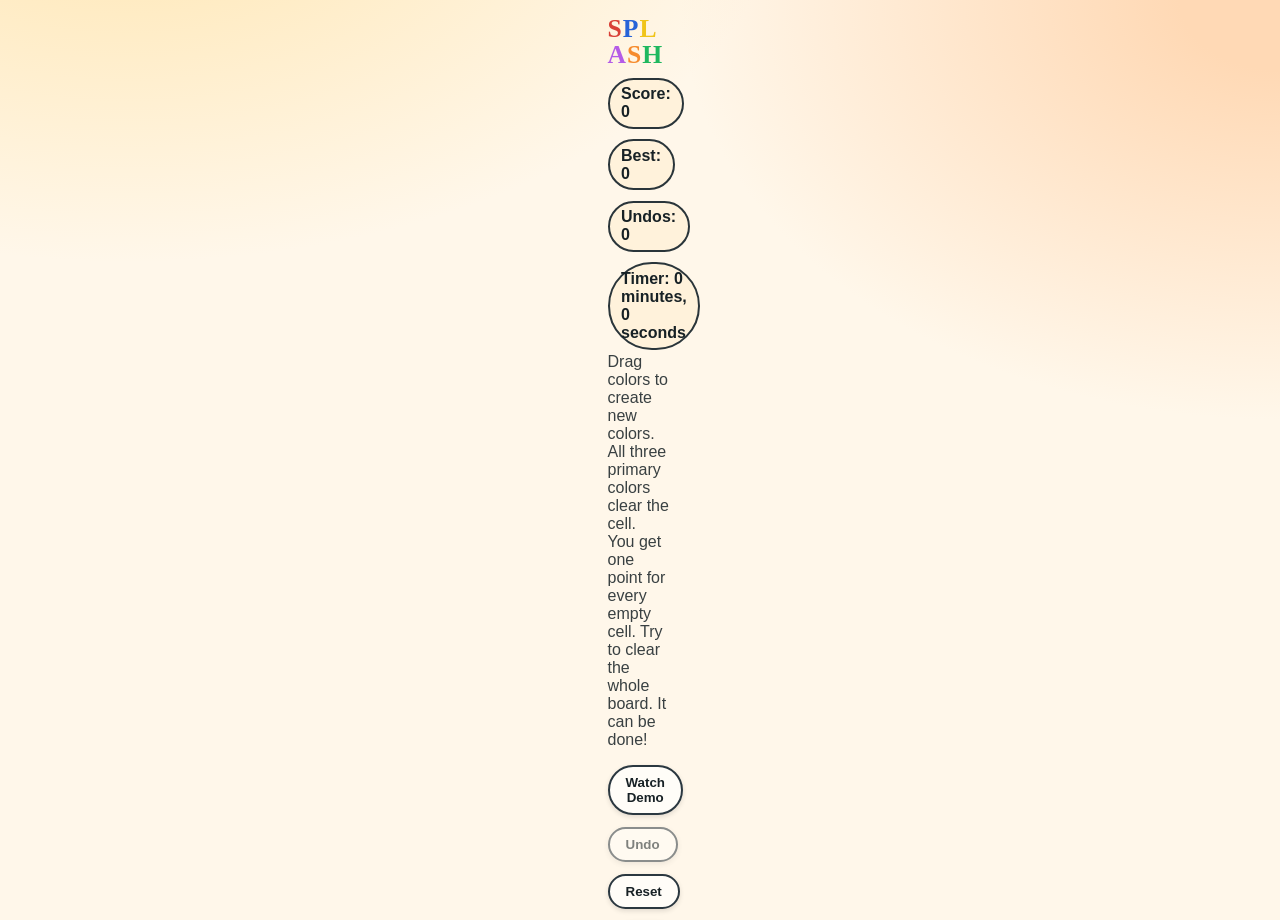
==== index.html @ dd208a29 "Add Auto Play options and continuous search without animation" ====
<!doctype html>
<html lang="en">
  <head>
    <meta charset="UTF-8" />
    <meta name="viewport" content="width=device-width, initial-scale=1.0" />
    <title>Splash</title>
    <link rel="stylesheet" href="styles.css?v=c0c2808d722c" />
  </head>
  <body>
    <main class="app">
      <section id="landing-screen" class="screen landing-screen">
        <header class="topbar landing-topbar">
          <div class="title-block">
            <h1 class="splash-word" aria-label="SPLASH" style='font-family: "Comic Sans MS", "Comic Sans", cursive;'>
              <span class="splash-letter" style="color: #d94037;">S</span><span class="splash-letter" style="color: #2763d8;">P</span><span class="splash-letter" style="color: #f0c419;">L</span><span class="splash-letter" style="color: #b45be7;">A</span><span class="splash-letter" style="color: #f68b2d;">S</span><span class="splash-letter" style="color: #1fb85f;">H</span>
            </h1>
            <p class="subtitle">Drag colors to create new colors. All three primary colors clear the cell.<br />You get one point for every empty cell. Try to clear the whole board. It can be done!</p>
          </div>
          <div class="hero-actions landing-actions">
            <button id="landing-demo-btn" type="button">Watch Demo</button>
          </div>
        </header>

        <section class="board-wrap" aria-label="Colors board preview">
          <svg id="landing-board" role="img" aria-label="Hex board preview"></svg>
        </section>
      </section>

      <section id="instructions-screen" class="screen instructions-screen hidden">
        <div class="panel instructions-panel">
          <h2>How Colors Works</h2>
          <p>Move a tile from one blob onto a tile in a linked, mixable blob to score and transform the board.</p>
          <ul>
            <li>Primary colors are red, blue, and yellow.</li>
            <li>Mixing two different neighboring primary tiles creates a mixed color.</li>
            <li>White tiles add to the score and can never be landed on.</li>
            <li>Legal moves start in one blob and land on a tile in an edge-linked, mixable blob.</li>
          </ul>
          <div class="hero-actions">
            <button id="instructions-demo-btn" type="button">Watch Demo</button>
            <button id="instructions-exit-btn" type="button">Exit</button>
          </div>
        </div>
      </section>

      <section id="game-screen" class="screen game-screen hidden">
        <div class="game-shell">
          <header class="topbar">
            <div class="title-block">
              <div class="title-row">
                <h2 class="splash-word" aria-label="SPLASH" style='font-family: "Comic Sans MS", "Comic Sans", cursive;'>
                  <span class="splash-letter" style="color: #d94037;">S</span><span class="splash-letter" style="color: #2763d8;">P</span><span class="splash-letter" style="color: #f0c419;">L</span><span class="splash-letter" style="color: #b45be7;">A</span><span class="splash-letter" style="color: #f68b2d;">S</span><span class="splash-letter" style="color: #1fb85f;">H</span>
                </h2>
                <p class="demo-word" aria-label="DEMO" style='font-family: "Comic Sans MS", "Comic Sans", cursive;'>
                  <span class="splash-letter" style="color: #d94037;">D</span><span class="splash-letter" style="color: #2763d8;">E</span><span class="splash-letter" style="color: #f0c419;">M</span><span class="splash-letter" style="color: #b45be7;">O</span>
                </p>
                <p class="score-pill">Score: <span id="score-value">0</span></p>
                <p class="score-pill">Best: <span id="best-score-value">0</span></p>
                <p class="score-pill">Undos: <span id="undo-count-value">0</span></p>
                <p class="score-pill">Timer: <span id="board-timer-value">0 minutes, 0 seconds</span></p>
              </div>
              <p id="game-subtitle" class="subtitle">Drag colors to create new colors. All three primary colors clear the cell.<br />You get one point for every empty cell. Try to clear the whole board. It can be done!</p>
            </div>
            <div class="topbar-actions">
              <section
                id="move-error-modal"
                class="move-error hidden"
                role="dialog"
                aria-modal="false"
                aria-live="polite"
                aria-label="Move message"
              >
                <p id="move-error-text" class="move-error-text"></p>
                <div class="move-error-actions">
                  <button id="demo-back-btn" class="hidden" type="button">Back</button>
                  <button id="demo-exit-btn" class="hidden" type="button">Exit</button>
                  <button id="demo-show-btn" class="hidden" type="button">Show me</button>
                  <button id="move-error-ok-btn" type="button">OK</button>
                </div>
              </section>
            </div>
          </header>

          <section class="controls" aria-label="Game controls">
            <button id="play-demo-btn" type="button">Watch Demo</button>
            <button id="analysis-btn" class="hidden" type="button">Analysis</button>
            <button id="undo-btn" type="button">Undo</button>
            <button id="reset-btn" type="button">Reset</button>
            <button id="new-board-btn" type="button">New Board</button>
            <button id="saved-timeouts-btn" class="hidden" type="button">Timed-out boards</button>
            <button id="auto-play-btn" class="hidden" type="button">Auto Play</button>
            <button id="clear-board-btn" class="hidden" type="button">Clear Board</button>
            <p id="analysis-mix-feedback" class="analysis-mix-feedback hidden" role="status" aria-live="polite"></p>
          </section>
          <section id="auto-play-session" class="auto-play-session hidden" aria-label="Auto Play session">
            <p id="auto-play-status" role="status" aria-live="polite"></p>
            <div class="auto-play-stats">
              <span>Session: <span id="auto-play-elapsed">0 minutes, 0 seconds</span></span>
              <span>Solved: <span id="auto-play-solved">0</span></span>
              <span>Proved unsolvable: <span id="auto-play-unsolvable">0</span></span>
              <span>Timed out: <span id="auto-play-unknown">0</span></span>
            </div>
          </section>
          <p id="no-moves-notice" class="no-moves-notice hidden" role="status" aria-live="polite">
            There are no legal moves left!
          </p>

          <div class="board-layout">
            <aside id="analysis-palette" class="analysis-palette hidden" aria-label="Analysis palette">
              <button class="analysis-swatch red" data-color="red" type="button" aria-label="Place red tile">
                <span class="analysis-swatch-count">0</span>
              </button>
              <button class="analysis-swatch blue" data-color="blue" type="button" aria-label="Place blue tile">
                <span class="analysis-swatch-count">0</span>
              </button>
              <button class="analysis-swatch yellow" data-color="yellow" type="button" aria-label="Place yellow tile">
                <span class="analysis-swatch-count">0</span>
              </button>
              <button class="analysis-swatch white" data-color="white" type="button" aria-label="Erase tile">
                <span class="analysis-swatch-count">0</span>
              </button>
            </aside>

            <section class="board-wrap" aria-label="Colors board">
              <p id="analysis-board-status" class="analysis-board-status hidden" aria-live="polite">
                <span id="analysis-connectivity-status">Disconnected</span>
                <span id="analysis-balance-status">Balanced</span>
              </p>
              <svg id="board" role="img" aria-label="Hex board"></svg>
            </section>

            <section id="analysis-graph-wrap" class="analysis-graph-wrap hidden" aria-label="Blob graph">
              <p id="analysis-cluster-count" class="analysis-cluster-count" aria-live="polite">Compact clusters: 0 · Linear clusters: 0</p>
              <svg id="analysis-graph" role="img" aria-label="Blob graph"></svg>
            </section>
          </div>
        </div>
      </section>
    </main>

    <dialog id="auto-play-options" aria-labelledby="auto-play-options-title">
      <h2 id="auto-play-options-title">Auto Play</h2>
      <label><input id="auto-play-animation" type="checkbox" checked> Animate moves</label>
      <p>Turn animation off to search continuously, count results, and save timed-out boards.</p>
      <div class="saved-timeout-actions"><button id="auto-play-start" type="button">Start Auto Play</button></div>
      <form method="dialog"><button type="submit">Cancel</button></form>
    </dialog>
    <dialog id="saved-timeouts-dialog" aria-labelledby="saved-timeouts-title">
      <h2 id="saved-timeouts-title">Timed-out boards</h2>
      <p>Select a board, then choose Play this board to try solving it yourself. Playing one stops Auto Play. Clear this board removes it from this list.</p>
      <p id="saved-timeouts-storage" role="status"></p>
      <div id="saved-timeouts-list"></div>
      <div class="saved-timeout-actions">
        <button id="saved-timeout-play" type="button" disabled>Play this board</button>
        <button id="saved-timeout-clear" type="button" disabled>Clear this board</button>
      </div>
      <form method="dialog"><button type="submit">Close</button></form>
    </dialog>
    <script src="search.js?v=25c01da7fb5c"></script>
    <script src="app.js?v=4acbe1510cc4"></script>
  </body>
</html>
---- styles.css ----
:root {
  --bg: #fff7ea;
  --ink: #172125;
  --card: #fffdf8;
  --line: #2b3840;
  --shadow: rgba(0, 0, 0, 0.12);
  --board-render-width: min(80vw, 690px, calc((100vh - 300px) * 1.14));
  --game-board-render-width: var(--board-render-width);
  --board-shell-width: calc(var(--game-board-render-width) + 1rem + 4px);

  --red: #d94037;
  --blue: #2763d8;
  --yellow: #f0c419;
  --purple: #b45be7;
  --green: #1fb85f;
  --orange: #f68b2d;
  --white: #ffffff;
}

* {
  box-sizing: border-box;
}

html,
body {
  margin: 0;
  min-height: 100%;
}

body {
  font-family: "Trebuchet MS", "Segoe UI", sans-serif;
  background:
    radial-gradient(1200px 700px at 10% -10%, #ffe9bb 10%, transparent 55%),
    radial-gradient(1000px 700px at 100% 0%, #ffd9b5 10%, transparent 60%),
    var(--bg);
  color: var(--ink);
}

.app {
  max-width: 1000px;
  margin: 0 auto;
  padding: 1rem 1rem 2rem;
}

.app:has(.game-screen.analysis-mode:not(.hidden)) {
  max-width: none;
}

.hidden {
  display: none !important;
}

.screen.hidden {
  display: none;
}

.panel {
  background: linear-gradient(160deg, #fffaf0, #fff5e8);
  border: 2px solid #2a353a;
  border-radius: 18px;
  padding: 1.1rem 1.1rem 1.2rem;
  box-shadow: 0 8px 24px var(--shadow);
}

.landing-screen h1,
.instructions-panel h2 {
  margin: 0;
  font-size: clamp(1.6rem, 2.2vw, 2.2rem);
  letter-spacing: 0.04em;
}

.hero-copy {
  margin: 0.55rem 0 0;
  max-width: 48ch;
  line-height: 1.45;
}

.instructions-panel p {
  margin: 0.6rem 0 0;
  line-height: 1.4;
}

.instructions-panel ul {
  margin: 0.6rem 0 0;
  padding-left: 1.1rem;
  line-height: 1.4;
}

.hero-actions {
  display: flex;
  flex-wrap: wrap;
  gap: 0.7rem;
  margin-top: 0.95rem;
}

.landing-screen {
  display: flex;
  flex-direction: column;
  gap: 0.85rem;
}

.landing-topbar {
  align-items: center;
}

.landing-actions {
  margin-top: 0;
  justify-content: flex-end;
}

.topbar {
  display: flex;
  align-items: flex-start;
  justify-content: space-between;
  gap: 1rem;
}

.game-screen {
  text-align: left;
}

.game-screen:not(.analysis-mode):not(.demo-mode) .topbar {
  display: block;
  position: relative;
}

.game-screen:not(.analysis-mode):not(.demo-mode) .topbar-actions {
  position: absolute;
  top: 0;
  right: 0;
}

.game-screen:not(.analysis-mode):not(.demo-mode) .title-block {
  width: var(--board-shell-width);
  max-width: 100%;
}

.game-shell {
  width: var(--board-shell-width);
  max-width: 100%;
  margin: 0 auto;
}

.title-block {
  min-width: 0;
  flex: 1 1 auto;
}

.title-row {
  display: flex;
  align-items: center;
  gap: 0.65rem;
  flex-wrap: wrap;
}

.title-block h2 {
  margin: 0;
  font-size: clamp(1.45rem, 2vw, 2rem);
  letter-spacing: 0.04em;
}

.title-block .splash-word {
  font-family: "Comic Sans MS", "Comic Sans", cursive;
  font-weight: 700;
  line-height: 1;
}

.title-block .splash-letter {
  display: inline-block;
}

.demo-word {
  display: none;
  margin: 0.08rem 0 0;
  font-size: clamp(1rem, 1.35vw, 1.32rem);
  font-weight: 700;
  line-height: 1;
  letter-spacing: 0.04em;
}

.game-screen.demo-mode .demo-word {
  display: block;
}

.title-block .splash-letter:nth-child(1) { color: var(--red); }
.title-block .splash-letter:nth-child(2) { color: var(--blue); }
.title-block .splash-letter:nth-child(3) { color: var(--yellow); }
.title-block .splash-letter:nth-child(4) { color: var(--purple); }
.title-block .splash-letter:nth-child(5) { color: var(--orange); }
.title-block .splash-letter:nth-child(6) { color: var(--green); }

.subtitle {
  margin: 0.2rem 0 0;
  opacity: 0.85;
}

.game-screen .subtitle {
  width: var(--board-shell-width);
  max-width: 100%;
}

.score-pill {
  margin: 0;
  width: fit-content;
  padding: 0.35rem 0.72rem;
  border: 2px solid #2a353a;
  border-radius: 999px;
  background: #fff2db;
  font-weight: 700;
}

.topbar-actions {
  flex: 0 1 430px;
  display: flex;
  flex-direction: column;
  align-items: flex-end;
  gap: 0.5rem;
  max-width: 430px;
}

.game-screen.analysis-mode .topbar {
  align-items: stretch;
}

.game-screen.analysis-mode {
  --board-render-width: min(760px, calc((100vh - 190px) * 1.14));
}

.game-screen.analysis-mode .game-shell {
  width: min(calc(100vw - 2rem), calc(var(--board-shell-width) * 2 + 94px));
  max-width: none;
}

.game-screen.analysis-mode .board-layout {
  display: grid;
  grid-template-columns: auto var(--board-shell-width) var(--board-shell-width);
  align-items: start;
  justify-content: space-between;
  gap: 0.35rem;
  width: 100%;
}

.game-screen.analysis-mode #analysis-graph {
  width: 100%;
  max-width: 100%;
}

.game-screen.analysis-mode .analysis-graph-wrap {
  width: var(--board-shell-width);
}

.game-screen.analysis-mode .topbar-actions {
  display: none;
}

.game-screen.analysis-mode .title-block {
  flex: 1 1 100%;
}

.game-screen.analysis-mode .subtitle {
  max-width: none;
}

.game-screen.analysis-mode .score-pill {
  display: none;
}

.move-error {
  border: 2px solid #9f2d28;
  border-radius: 12px;
  background: #fff2ee;
  padding: 0.6rem 0.75rem;
  box-shadow: 0 3px 10px var(--shadow);
  width: min(430px, 100%);
}

.move-error.hidden {
  display: none;
}

.move-error-text {
  margin: 0 0 0.45rem;
  font-size: 0.94rem;
  line-height: 1.35;
}

.move-error-actions {
  display: grid;
  grid-template-columns: 1fr auto auto 1fr;
  align-items: center;
  gap: 0.55rem;
  width: 100%;
}

#demo-back-btn {
  justify-self: start;
}

#demo-exit-btn {
  justify-self: center;
  grid-column: 2;
}

#demo-show-btn {
  justify-self: center;
  grid-column: 3;
  transform: translateX(15px);
}

#move-error-ok-btn {
  justify-self: end;
  grid-column: 4;
}

.move-error button {
  border-color: #7d2622;
  padding: 0.35rem 0.9rem;
}


.controls {
  display: flex;
  gap: 0.75rem;
  margin: 1rem 0 0.8rem;
  flex-wrap: wrap;
}

.controls #analysis-btn.active {
  background: #ffe2b6;
}

.analysis-mix-feedback {
  margin: 0;
  align-self: center;
  color: #8d2a22;
  font-size: 0.95rem;
  font-weight: 700;
  line-height: 1.25;
}

.no-moves-notice {
  margin: 0.1rem 0 0.75rem;
  color: #c32020;
  font-size: 20px;
  font-weight: 700;
  line-height: 1.2;
  text-align: center;
}

.board-layout {
  display: flex;
  align-items: flex-start;
  justify-content: center;
  gap: 0.65rem;
}

.analysis-palette {
  display: flex;
  flex-direction: column;
  gap: 0.55rem;
  padding-top: 0.45rem;
}

.analysis-graph-wrap {
  background: linear-gradient(160deg, #fffaf0, #fff5e8);
  border: 2px solid #2a353a;
  border-radius: 16px;
  padding: 0.4rem;
  box-shadow: 0 8px 24px var(--shadow);
  overflow: hidden;
  display: flex;
  flex-direction: column;
}

.analysis-cluster-count {
  flex: 0 0 auto;
  margin: 0.15rem 0 0.35rem;
  color: var(--ink);
  font-size: 1rem;
  font-weight: 800;
  line-height: 1.2;
  text-align: center;
}

#analysis-graph {
  flex: 1 1 auto;
  min-height: 0;
}

#analysis-graph {
  display: block;
  width: 100%;
  max-width: 100%;
  height: 100%;
  overflow: hidden;
}

.analysis-swatch {
  width: 58px;
  height: 58px;
  display: flex;
  align-items: center;
  justify-content: center;
  border-radius: 0;
  border: 2px solid #1d2a31;
  box-shadow: 0 2px 5px var(--shadow);
  clip-path: polygon(50% 0%, 93% 25%, 93% 75%, 50% 100%, 7% 75%, 7% 25%);
  padding: 0;
}

.analysis-swatch-count {
  color: #ffffff;
  font-size: 24px;
  font-weight: 700;
  line-height: 1;
  text-shadow:
    0 0 1px #0f1a20,
    0 1px 0 #0f1a20;
  pointer-events: none;
  user-select: none;
}

.analysis-swatch.red {
  background: var(--red);
}

.analysis-swatch.blue {
  background: var(--blue);
}

.analysis-swatch.yellow {
  background: var(--yellow);
}

.analysis-swatch.white {
  background: var(--white);
}

.analysis-swatch.white .analysis-swatch-count {
  color: var(--ink);
  text-shadow: none;
}

.analysis-swatch.selected {
  border-color: #ffffff;
  box-shadow:
    0 0 0 2px #152128,
    0 2px 5px var(--shadow);
}

.analysis-swatch.limit-reached,
.analysis-swatch:disabled {
  opacity: 0.65;
  cursor: not-allowed;
}

.graph-edge {
  stroke: #25363f;
  stroke-width: 2.4;
  opacity: 0.95;
}

.graph-edge-label {
  font-size: 15px;
  font-weight: 800;
  stroke: #fffdf8;
  stroke-width: 3px;
  paint-order: stroke fill;
  text-anchor: middle;
  dominant-baseline: central;
  pointer-events: none;
}

.graph-node .node-circle {
  stroke: #152128;
  stroke-width: 2;
  cursor: grab;
}

.graph-node.selected .node-circle {
  stroke: #111;
  stroke-width: 4;
  animation: selection-border-blink 0.333s steps(1, end) 1;
}

.graph-node .node-label {
  font-size: 24px;
  font-weight: 700;
  fill: #ffffff;
  stroke: #0f1a20;
  stroke-width: 0.85;
  paint-order: stroke fill;
  text-anchor: middle;
  dominant-baseline: central;
  pointer-events: none;
}

button {
  border: 2px solid var(--line);
  border-radius: 999px;
  background: var(--card);
  color: var(--ink);
  padding: 0.5rem 1rem;
  font-weight: 700;
  cursor: pointer;
  box-shadow: 0 2px 5px var(--shadow);
}

button:hover {
  transform: translateY(-1px);
}

button:disabled {
  cursor: default;
  opacity: 0.55;
}

button:disabled:hover {
  transform: none;
}

button:focus-visible {
  outline: 3px solid #68a0ff;
  outline-offset: 2px;
}

.board-wrap {
  background: linear-gradient(160deg, #fffaf0, #fff5e8);
  border: 2px solid #2a353a;
  border-radius: 16px;
  padding: 0.5rem;
  box-shadow: 0 8px 24px var(--shadow);
  width: fit-content;
  max-width: 100%;
  margin: 0 auto;
}

.game-shell .board-wrap {
  width: 100%;
}

.board-layout .board-wrap {
  width: fit-content;
}

.game-screen:not(.analysis-mode) .board-layout .board-wrap {
  width: var(--board-shell-width);
  max-width: 100%;
}

.analysis-board-status {
  position: relative;
  top: 50px;
  display: flex;
  justify-content: center;
  gap: 1.25rem;
  margin: 0 0 0.35rem;
  font-size: 24px;
  line-height: 1.2;
  text-align: center;
}

#board,
#landing-board {
  display: block;
  width: var(--board-render-width);
  max-width: 100%;
  margin: 0 auto;
  user-select: none;
}

#board {
  width: var(--game-board-render-width);
  touch-action: none;
}

.game-screen.analysis-mode.analysis-cursor-active .board-wrap,
.game-screen.analysis-mode.analysis-cursor-active #board,
.game-screen.analysis-mode.analysis-cursor-active #board .tile-group .inner {
  cursor: var(--analysis-cursor) !important;
}

.outer {
  fill: none;
  stroke: #33434d;
  stroke-width: 1.8;
  pointer-events: none;
}

.tile-group .inner {
  stroke: #1d2a31;
  stroke-width: 1.1;
}

.game-screen.analysis-mode .tile-group.selected-blob .inner {
  stroke: #111;
  stroke-width: 3;
  animation: selection-border-blink 0.333s steps(1, end) 1;
}

@keyframes selection-border-blink {
  0%,
  49.999% {
    stroke: #ffffff;
  }
  50%,
  100% {
    stroke: #111;
  }
}

.tile-group.draggable .inner {
  cursor: grab;
}

.tile-group.dragging-source .inner {
  fill: var(--white);
}

#drag-layer .drag-inner,
#demo-layer .drag-inner {
  stroke: #111;
  stroke-width: 1;
  opacity: 0.9;
}

#preview-layer .overlap-preview {
  stroke: none;
  opacity: 0.8;
}

.game-screen.demo-mode .topbar-actions {
  flex-basis: 450px;
  max-width: 450px;
}

.game-screen.demo-mode .move-error {
  width: min(450px, 100%);
}

.game-screen.demo-mode .controls,
.game-screen.demo-mode .subtitle,
.game-screen.demo-mode .score-pill,
.game-screen.demo-mode .analysis-palette,
.game-screen.demo-mode .analysis-graph-wrap {
  display: none;
}

.game-screen.analysis-mode #play-demo-btn {
  display: none;
}

@media (max-width: 720px) {
  :root {
    --board-render-width: min(92vw, calc((100vh - 360px) * 1.14));
  }

  .topbar {
    flex-direction: column;
  }

  .game-screen.analysis-mode {
    --board-render-width: min(95vw, calc((100vh - 250px) * 1.14));
  }

  .game-shell {
    width: 100%;
  }

  .board-layout {
    flex-direction: column;
    align-items: center;
  }

  .analysis-palette {
    flex-direction: row;
    padding-top: 0;
  }

  #analysis-graph {
    width: 100%;
    max-width: 100%;
  }

  .topbar-actions,
  .move-error {
    width: 100%;
  }

  button {
    padding: 0.45rem 0.9rem;
  }
}

/* Regular-play Auto Play session; counters deliberately stay in memory only. */
.auto-play-session { margin: 0 0 12px; padding: 10px 14px; border: 1px solid #cbd5e1; border-radius: 10px; background: #f8fafc; color: #172033; }
#auto-play-status { margin: 0 0 6px; font-weight: 700; }
.auto-play-stats { display: flex; flex-wrap: wrap; gap: 6px 22px; font-variant-numeric: tabular-nums; }

#saved-timeouts-dialog, #auto-play-options { max-width: min(640px, 90vw); max-height: 80vh; overflow: auto; padding: 24px; border: 2px solid var(--line); border-radius: 12px; color: var(--ink); background: var(--card); }
#saved-timeouts-dialog::backdrop, #auto-play-options::backdrop { background: rgba(0,0,0,.4); }
.saved-timeout-row { display: flex; align-items: center; gap: 12px; margin: 12px 0; padding: 8px; cursor: pointer; }

.saved-timeout-row:has(input:checked) { background: var(--bg); outline: 2px solid var(--line); border-radius: 6px; }
.saved-timeout-actions { display: flex; flex-wrap: wrap; gap: 12px; margin: 16px 0; }
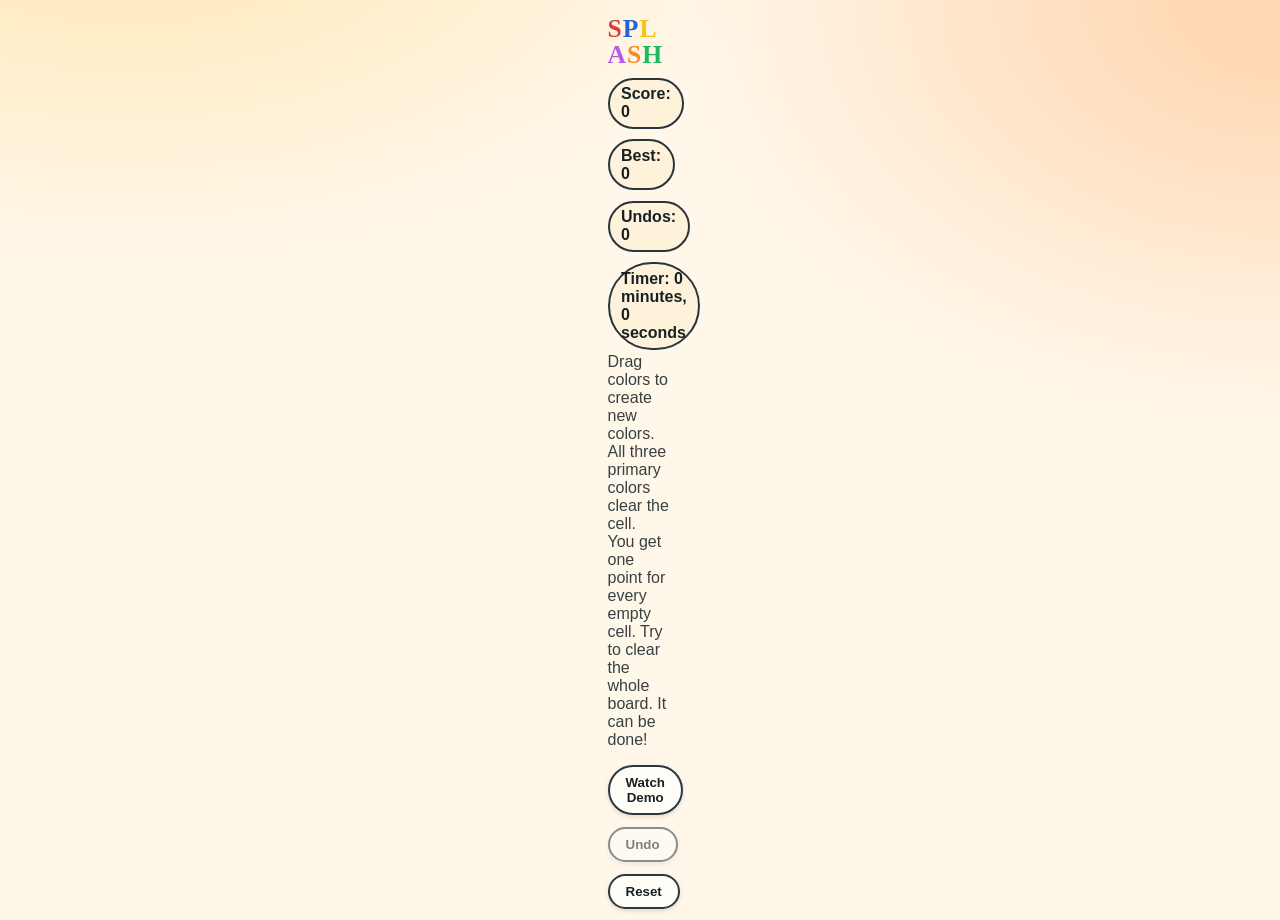
==== commit 981f743f: "Improve Auto Play proof search and save unsolvable boards for replay" ====
--- a/index.html
+++ b/index.html
@@ -4,7 +4,7 @@
     <meta charset="UTF-8" />
     <meta name="viewport" content="width=device-width, initial-scale=1.0" />
     <title>Splash</title>
-    <link rel="stylesheet" href="styles.css?v=c0c2808d722c" />
+    <link rel="stylesheet" href="styles.css?v=e26d40844852" />
   </head>
   <body>
     <main class="app">
@@ -87,7 +87,7 @@
             <button id="undo-btn" type="button">Undo</button>
             <button id="reset-btn" type="button">Reset</button>
             <button id="new-board-btn" type="button">New Board</button>
-            <button id="saved-timeouts-btn" class="hidden" type="button">Timed-out boards</button>
+            <button id="saved-timeouts-btn" class="hidden" type="button">Saved boards</button>
             <button id="auto-play-btn" class="hidden" type="button">Auto Play</button>
             <button id="clear-board-btn" class="hidden" type="button">Clear Board</button>
             <p id="analysis-mix-feedback" class="analysis-mix-feedback hidden" role="status" aria-live="polite"></p>
@@ -96,9 +96,10 @@
             <p id="auto-play-status" role="status" aria-live="polite"></p>
             <div class="auto-play-stats">
               <span>Session: <span id="auto-play-elapsed">0 minutes, 0 seconds</span></span>
+              <span>Current search: <span id="auto-play-search-elapsed">0 minutes, 0 seconds</span></span>
               <span>Solved: <span id="auto-play-solved">0</span></span>
               <span>Proved unsolvable: <span id="auto-play-unsolvable">0</span></span>
-              <span>Timed out: <span id="auto-play-unknown">0</span></span>
+              <span hidden>Timed out: <span id="auto-play-unknown">0</span></span>
             </div>
           </section>
           <p id="no-moves-notice" class="no-moves-notice hidden" role="status" aria-live="polite">
@@ -140,23 +141,28 @@
 
     <dialog id="auto-play-options" aria-labelledby="auto-play-options-title">
       <h2 id="auto-play-options-title">Auto Play</h2>
-      <label><input id="auto-play-animation" type="checkbox" checked> Animate moves</label>
-      <p>Turn animation off to search continuously, count results, and save timed-out boards.</p>
+      <fieldset>
+        <legend>Display mode</legend>
+        <p><label><input id="auto-play-animation" type="radio" name="auto-play-display" value="animate" checked> Animate moves</label></p>
+        <p><label><input id="auto-play-process" type="radio" name="auto-play-display" value="process"> Display search process</label></p>
+        <p><label><input id="auto-play-no-display" type="radio" name="auto-play-display" value="none"> No display</label></p>
+      </fieldset>
+      <p>Display search process pauses briefly when the search goal changes. No display updates only the status and timers.</p>
       <div class="saved-timeout-actions"><button id="auto-play-start" type="button">Start Auto Play</button></div>
       <form method="dialog"><button type="submit">Cancel</button></form>
     </dialog>
     <dialog id="saved-timeouts-dialog" aria-labelledby="saved-timeouts-title">
-      <h2 id="saved-timeouts-title">Timed-out boards</h2>
-      <p>Select a board, then choose Play this board to try solving it yourself. Playing one stops Auto Play. Clear this board removes it from this list.</p>
+      <h2 id="saved-timeouts-title">Saved boards</h2>
+      <p>Proven-unsolvable boards and previously timed-out boards are saved here. Select a board, then choose Play this board to try solving it yourself. Playing one stops Auto Play. Clear this board removes it from this list.</p>
       <p id="saved-timeouts-storage" role="status"></p>
       <div id="saved-timeouts-list"></div>
       <div class="saved-timeout-actions">
         <button id="saved-timeout-play" type="button" disabled>Play this board</button>
-        <button id="saved-timeout-clear" type="button" disabled>Clear this board</button>
+        <button id="saved-timeout-clear" type="button" disabled>Clear selected boards</button>
       </div>
       <form method="dialog"><button type="submit">Close</button></form>
     </dialog>
-    <script src="search.js?v=25c01da7fb5c"></script>
-    <script src="app.js?v=4acbe1510cc4"></script>
+    <script src="search.js?v=20261013-proof-v2"></script>
+    <script src="app.js?v=20261013-proof-v2"></script>
   </body>
 </html>
--- a/styles.css
+++ b/styles.css
@@ -699,7 +699,9 @@
 
 #saved-timeouts-dialog, #auto-play-options { max-width: min(640px, 90vw); max-height: 80vh; overflow: auto; padding: 24px; border: 2px solid var(--line); border-radius: 12px; color: var(--ink); background: var(--card); }
 #saved-timeouts-dialog::backdrop, #auto-play-options::backdrop { background: rgba(0,0,0,.4); }
-.saved-timeout-row { display: flex; align-items: center; gap: 12px; margin: 12px 0; padding: 8px; cursor: pointer; }
+.saved-timeout-row { user-select: none; display: flex; align-items: center; gap: 12px; margin: 12px 0; padding: 8px; cursor: pointer; }
 
 .saved-timeout-row:has(input:checked) { background: var(--bg); outline: 2px solid var(--line); border-radius: 6px; }
 .saved-timeout-actions { display: flex; flex-wrap: wrap; gap: 12px; margin: 16px 0; }
+
+.tile-group.search-selected .inner { stroke: #111; stroke-width: 6px; }
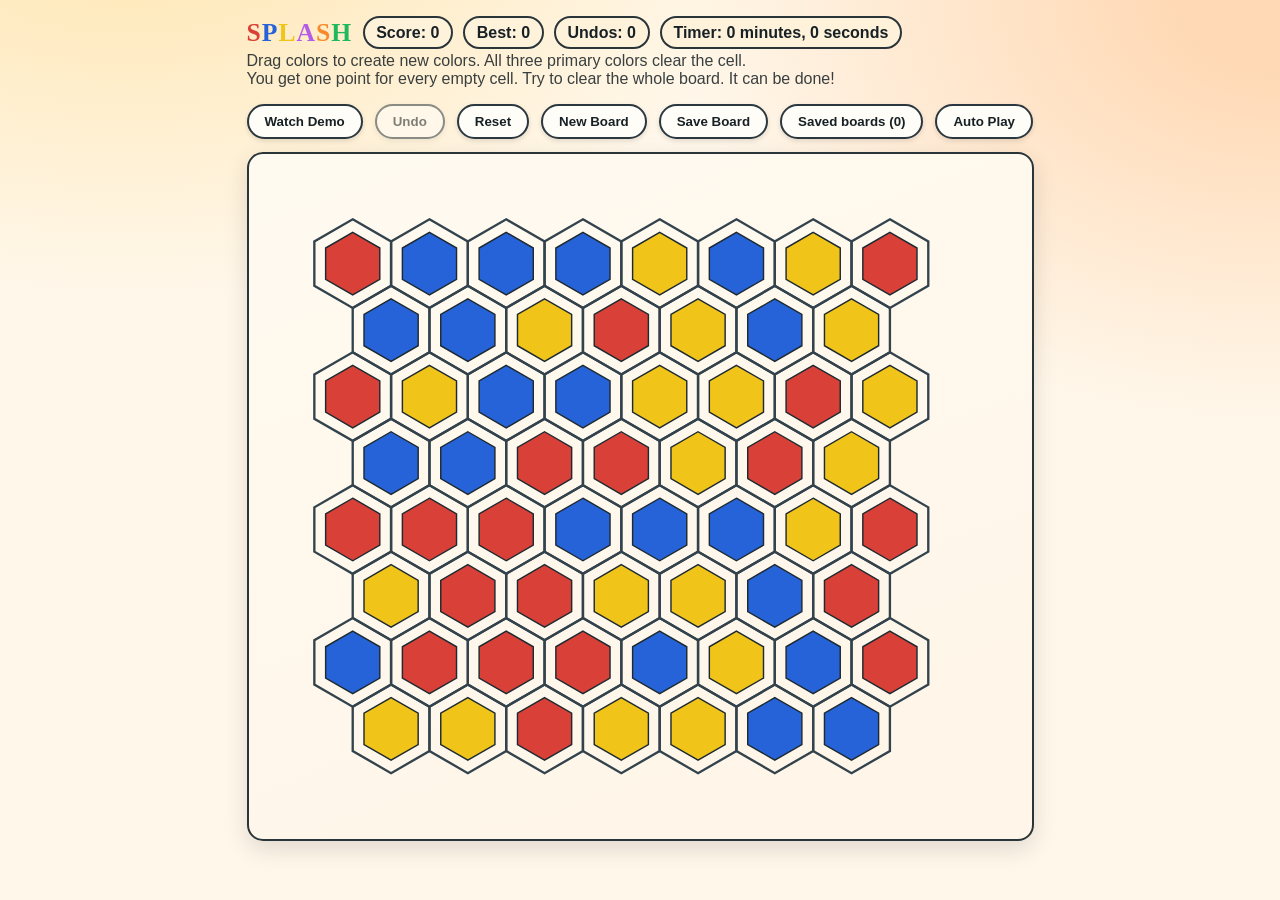
==== commit 8649ef3f: "Save displayed boards and start Auto Play from current position" ====
--- a/index.html
+++ b/index.html
@@ -4,7 +4,7 @@
     <meta charset="UTF-8" />
     <meta name="viewport" content="width=device-width, initial-scale=1.0" />
     <title>Splash</title>
-    <link rel="stylesheet" href="styles.css?v=e26d40844852" />
+    <link rel="stylesheet" href="styles.css?v=20261020-beam-v1" />
   </head>
   <body>
     <main class="app">
@@ -87,6 +87,7 @@
             <button id="undo-btn" type="button">Undo</button>
             <button id="reset-btn" type="button">Reset</button>
             <button id="new-board-btn" type="button">New Board</button>
+            <button id="save-board-btn" class="hidden" type="button">Save Board</button>
             <button id="saved-timeouts-btn" class="hidden" type="button">Saved boards</button>
             <button id="auto-play-btn" class="hidden" type="button">Auto Play</button>
             <button id="clear-board-btn" class="hidden" type="button">Clear Board</button>
@@ -96,10 +97,11 @@
             <p id="auto-play-status" role="status" aria-live="polite"></p>
             <div class="auto-play-stats">
               <span>Session: <span id="auto-play-elapsed">0 minutes, 0 seconds</span></span>
-              <span>Current search: <span id="auto-play-search-elapsed">0 minutes, 0 seconds</span></span>
+              <span>Current search: <span id="auto-play-search-elapsed">0.00 seconds</span></span>
               <span>Solved: <span id="auto-play-solved">0</span></span>
+              <span title="Longest search computation time for a solved board in this Auto Play session; excludes animation and pauses.">Maximum solve time: <span id="auto-play-max-solve">—</span></span>
               <span>Proved unsolvable: <span id="auto-play-unsolvable">0</span></span>
-              <span hidden>Timed out: <span id="auto-play-unknown">0</span></span>
+              <span>Timed out: <span id="auto-play-unknown">0</span></span>
             </div>
           </section>
           <p id="no-moves-notice" class="no-moves-notice hidden" role="status" aria-live="polite">
@@ -141,20 +143,23 @@
 
     <dialog id="auto-play-options" aria-labelledby="auto-play-options-title">
       <h2 id="auto-play-options-title">Auto Play</h2>
+      <p>Each board gets the selected limit of search computation (animation pauses excluded). Timed-out boards are counted, saved, and skipped; a timeout does not prove a board unsolvable.</p>
+      <p><label for="auto-play-timeout">Timeout per board (minutes)</label> <input id="auto-play-timeout" type="number" min="0.01" step="any" value="5" required aria-describedby="auto-play-timeout-help"></p>
+      <p id="auto-play-timeout-help">Default: 5 minutes. Enter a positive number; fractional minutes are allowed.</p>
       <fieldset>
         <legend>Display mode</legend>
         <p><label><input id="auto-play-animation" type="radio" name="auto-play-display" value="animate" checked> Animate moves</label></p>
-        <p><label><input id="auto-play-process" type="radio" name="auto-play-display" value="process"> Display search process</label></p>
         <p><label><input id="auto-play-no-display" type="radio" name="auto-play-display" value="none"> No display</label></p>
       </fieldset>
-      <p>Display search process pauses briefly when the search goal changes. No display updates only the status and timers.</p>
+      <p>No display shows the original board being solved. The board display updates only when a new board starts.</p>
       <div class="saved-timeout-actions"><button id="auto-play-start" type="button">Start Auto Play</button></div>
       <form method="dialog"><button type="submit">Cancel</button></form>
     </dialog>
     <dialog id="saved-timeouts-dialog" aria-labelledby="saved-timeouts-title">
       <h2 id="saved-timeouts-title">Saved boards</h2>
-      <p>Proven-unsolvable boards and previously timed-out boards are saved here. Select a board, then choose Play this board to try solving it yourself. Playing one stops Auto Play. Clear this board removes it from this list.</p>
+      <p>Manually saved boards, proven-unsolvable boards, and previously timed-out boards are saved here. Use Save Board to save the currently displayed position. Select a board, then choose Play this board to try solving it yourself. Playing one stops Auto Play. Clear this board removes it from this list.</p>
       <p id="saved-timeouts-storage" role="status"></p>
+      <p><button type="button" data-archive-action="open">Open board archive</button> <button type="button" data-archive-action="create">Save boards to new archive</button></p>
       <div id="saved-timeouts-list"></div>
       <div class="saved-timeout-actions">
         <button id="saved-timeout-play" type="button" disabled>Play this board</button>
@@ -162,7 +167,7 @@
       </div>
       <form method="dialog"><button type="submit">Close</button></form>
     </dialog>
-    <script src="search.js?v=20261013-proof-v2"></script>
-    <script src="app.js?v=20261013-proof-v2"></script>
+    <script src="search.js?v=20261024-resource-beam-v2"></script>
+    <script src="app.js?v=20261024-original-board-v1"></script>
   </body>
 </html>
--- a/styles.css
+++ b/styles.css
@@ -705,3 +705,21 @@
 .saved-timeout-actions { display: flex; flex-wrap: wrap; gap: 12px; margin: 16px 0; }
 
 .tile-group.search-selected .inner { stroke: #111; stroke-width: 6px; }
+
+/* Keep search/result text and growing counters from moving the board. */
+.auto-play-no-display #auto-play-status {
+  white-space: nowrap;
+  overflow: hidden;
+  text-overflow: ellipsis;
+  line-height: 1.4;
+  min-height: 1.4em;
+}
+.auto-play-no-display .auto-play-stats {
+  display: grid;
+  grid-template-columns: repeat(2, minmax(0, 1fr));
+}
+.auto-play-no-display .auto-play-stats > span {
+  white-space: nowrap;
+  overflow: hidden;
+  text-overflow: ellipsis;
+}
